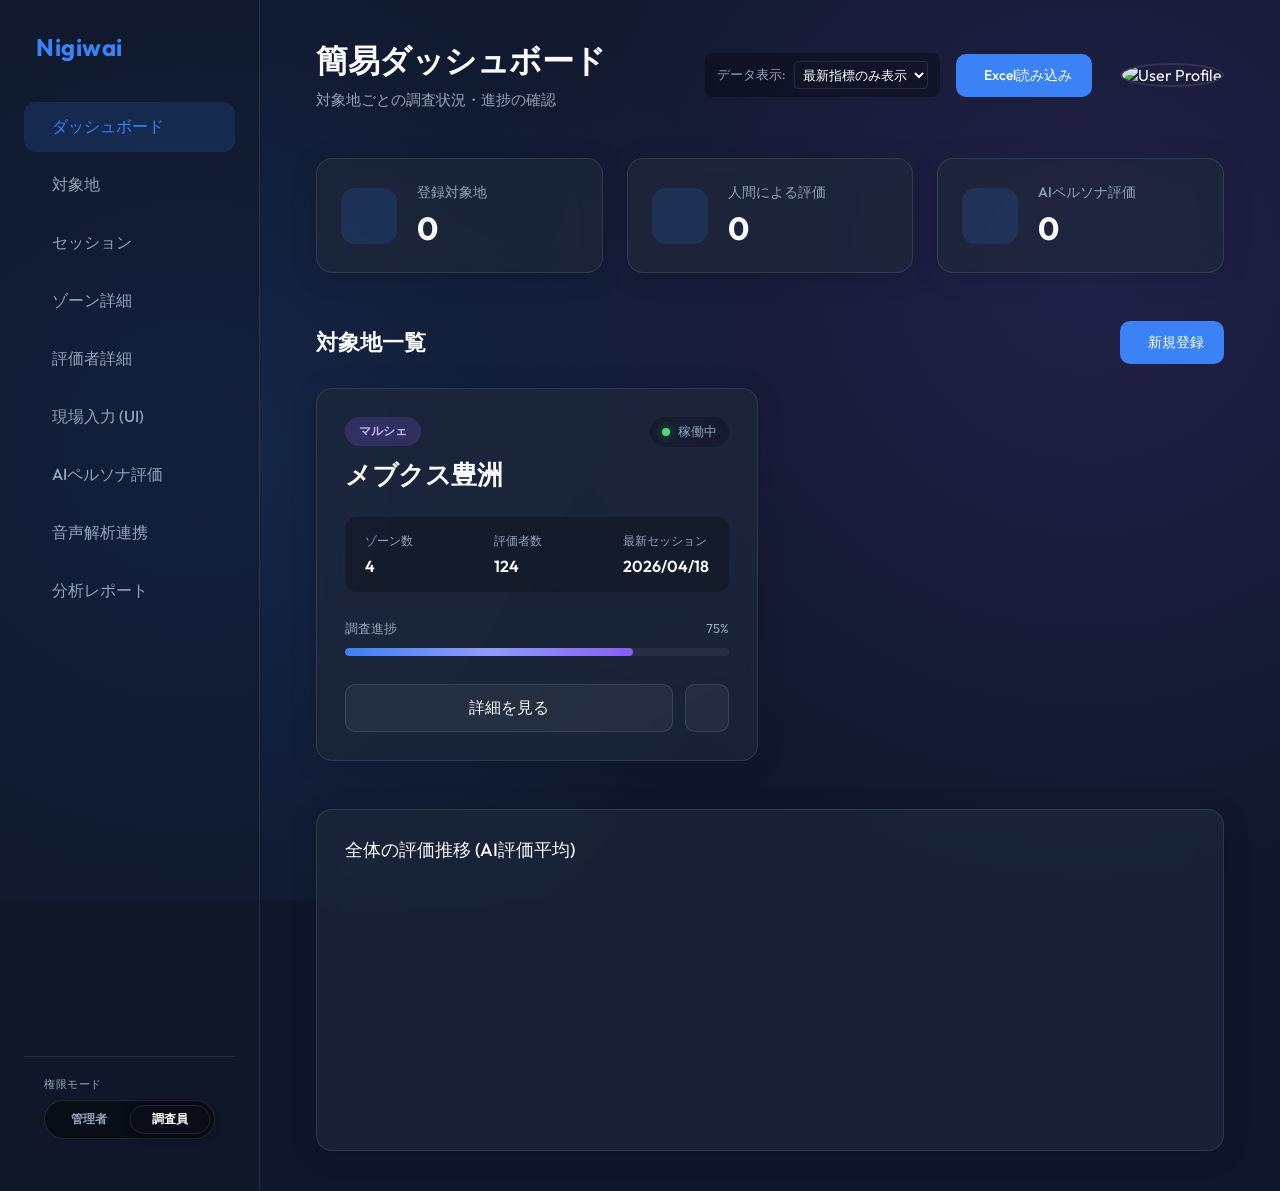
==== index.html @ 9ef51118 "Add files via upload" ====
<!DOCTYPE html>
<html lang="ja">
<head>
    <meta charset="UTF-8">
    <meta name="viewport" content="width=device-width, initial-scale=1.0">
    <title>Nigiwai App - ダッシュボード</title>
    <link href="https://fonts.googleapis.com/css2?family=Outfit:wght@300;400;500;600;700&display=swap" rel="stylesheet">
    <link rel="stylesheet" href="dashboard.css">
    <script src="https://unpkg.com/lucide@latest"></script>
    <script src="https://cdn.jsdelivr.net/npm/chart.js"></script>
    <script src="https://cdn.sheetjs.com/xlsx-latest/package/dist/xlsx.full.min.js"></script>
    <script src="data-store.js"></script>
</head>
<body>
    <div class="app-container">
        <!-- Sidebar -->
        <aside class="sidebar">
            <div class="logo">
                <i data-lucide="activity"></i>
                <span>Nigiwai</span>
            </div>
            <nav>
                <a href="index.html" class="active"><i data-lucide="layout-dashboard"></i> ダッシュボード</a>
                <a href="place.html"><i data-lucide="map"></i> 対象地</a>
                <a href="session.html"><i data-lucide="calendar"></i> セッション</a>
                <a href="zone.html"><i data-lucide="crosshair"></i> ゾーン詳細</a>
                <a href="evaluator.html"><i data-lucide="users"></i> 評価者詳細</a>
                <a href="input.html"><i data-lucide="edit-3"></i> 現場入力 (UI)</a>
                <a href="ai_eval.html"><i data-lucide="bot"></i> AIペルソナ評価</a>
                <a href="audio.html"><i data-lucide="mic"></i> 音声解析連携</a>
                <a href="report.html"><i data-lucide="bar-chart-2"></i> 分析レポート</a>
                <a href="settings.html" class="admin-only"><i data-lucide="settings"></i> システム設定</a>
            </nav>
            <div class="sidebar-footer" style="padding: 20px; border-top: 1px solid var(--border-color); margin-top: auto;">
                <span style="font-size: 11px; color: var(--text-secondary); margin-bottom: 8px; display: block; text-transform: uppercase; letter-spacing: 0.05em;">権限モード</span>
                <div class="mode-toggle" id="globalModeToggle" data-mode="admin">
                    <div class="toggle-slider"></div>
                    <div class="toggle-option active" data-val="admin">管理者</div>
                    <div class="toggle-option" data-val="user">調査員</div>
                </div>
            </div>
        </aside>

        <!-- Main Content -->
        <main class="main-content">
            <header>
                <div class="header-title">
                    <h1>簡易ダッシュボード</h1>
                    <p>対象地ごとの調査状況・進捗の確認</p>
                </div>
                
                <div class="data-controls" style="display: flex; gap: 16px; align-items: center;">
                    <div class="filter-control" style="background: rgba(0,0,0,0.3); padding: 8px 12px; border-radius: 8px; display: flex; align-items: center; gap: 8px;">
                        <label for="indicatorFilter" style="font-size: 13px; color: var(--text-secondary);">データ表示:</label>
                        <select id="indicatorFilter" style="background: transparent; color: white; border: 1px solid var(--border-color); padding: 4px; border-radius: 4px; outline: none;">
                            <option value="latest" style="color: black;">最新指標のみ表示</option>
                            <option value="all" style="color: black;">過去データも含む</option>
                        </select>
                    </div>
                    
                    <label for="excelUpload" class="btn-primary" style="cursor: pointer; margin: 0;">
                        <i data-lucide="upload"></i> Excel読み込み
                    </label>
                    <input type="file" id="excelUpload" accept=".xlsx, .xls" style="display: none;">
                    
                    <div class="user-profile" style="margin-left: 12px;">
                        <img src="https://ui-avatars.com/api/?name=Admin&background=0D8ABC&color=fff" alt="User Profile">
                    </div>
                </div>
            </header>

            <!-- Summary Cards -->
            <section class="summary-cards">
                <div class="card glass">
                    <div class="card-icon"><i data-lucide="map-pin"></i></div>
                    <div class="card-info">
                        <h3>登録対象地</h3>
                        <p class="number" id="dash-place-count">0</p>
                    </div>
                </div>
                <div class="card glass">
                    <div class="card-icon"><i data-lucide="check-circle" style="color: #10b981;"></i></div>
                    <div class="card-info">
                        <h3>人間による評価</h3>
                        <p class="number" id="dash-human-eval">0</p>
                    </div>
                </div>
                <div class="card glass">
                    <div class="card-icon"><i data-lucide="bot" style="color: #8b5cf6;"></i></div>
                    <div class="card-info">
                        <h3>AIペルソナ評価</h3>
                        <p class="number" id="dash-ai-eval">0</p>
                    </div>
                </div>
            </section>

            <!-- Target Places List -->
            <section class="target-places">
                <div class="section-header">
                    <h2>対象地一覧</h2>
                    <button class="btn-primary"><i data-lucide="plus"></i> 新規登録</button>
                </div>
                
                <div class="place-cards">
                    <!-- 対象地カード：メブクス豊洲 -->
                    <div class="place-card glass hover-effect">
                        <div class="place-header">
                            <div>
                                <span class="badge">マルシェ</span>
                                <h3>メブクス豊洲</h3>
                            </div>
                            <div class="status">
                                <span class="status-dot active"></span> 稼働中
                            </div>
                        </div>
                        <div class="place-stats">
                            <div class="stat">
                                <span class="label">ゾーン数</span>
                                <span class="value">4</span>
                            </div>
                            <div class="stat">
                                <span class="label">評価者数</span>
                                <span class="value">124</span>
                            </div>
                            <div class="stat">
                                <span class="label">最新セッション</span>
                                <span class="value">2026/04/18</span>
                            </div>
                        </div>
                        <div class="place-progress">
                            <div class="progress-info">
                                <span>調査進捗</span>
                                <span>75%</span>
                            </div>
                            <div class="progress-bar">
                                <div class="progress-fill" style="width: 75%"></div>
                            </div>
                        </div>
                        <div class="place-actions">
                            <a href="place.html" class="btn-secondary" style="text-decoration: none; text-align: center; display: inline-block;">詳細を見る</a>
                            <button class="btn-icon"><i data-lucide="external-link"></i></button>
                        </div>
                    </div>
                </div>
            </section>
            
            <!-- Charts Section -->
            <section class="charts-section">
                <div class="chart-container glass">
                    <h3>全体の評価推移 (AI評価平均)</h3>
                    <div style="position: relative; height: 240px; width: 100%;">
                        <canvas id="trendChart"></canvas>
                    </div>
                </div>
            </section>
            
        </main>
    </div>
    <script src="dashboard.js"></script>
    <script src="auth.js"></script>
    <script>
        document.addEventListener('DOMContentLoaded', () => {
            const places = JSON.parse(localStorage.getItem('sys_places') || '[]');
            const elPlaceCount = document.getElementById('dash-place-count');
            if(elPlaceCount) elPlaceCount.textContent = places.length;

            const evals = JSON.parse(localStorage.getItem('sys_evaluations') || '[]');
            const humanEvals = evals.filter(e => e.source === 'Human');
            const aiEvals = evals.filter(e => e.source && e.source.startsWith('AI'));

            const elHumanEval = document.getElementById('dash-human-eval');
            if(elHumanEval) elHumanEval.textContent = humanEvals.length;
            
            const elAiEval = document.getElementById('dash-ai-eval');
            if(elAiEval) elAiEval.textContent = aiEvals.length;
        });
    </script>
</body>
</html>
---- dashboard.css ----
:root {
    --bg-dark: #0f172a;
    --bg-card: rgba(30, 41, 59, 0.7);
    --text-primary: #f8fafc;
    --text-secondary: #94a3b8;
    --accent-color: #3b82f6;
    --accent-hover: #2563eb;
    --border-color: rgba(255, 255, 255, 0.1);
    --glass-shadow: 0 4px 30px rgba(0, 0, 0, 0.1);
    --glass-blur: blur(12px);
}

* {
    margin: 0;
    padding: 0;
    box-sizing: border-box;
    font-family: 'Outfit', -apple-system, BlinkMacSystemFont, "Segoe UI", Roboto, sans-serif;
}

body {
    background-color: var(--bg-dark);
    color: var(--text-primary);
    min-height: 100vh;
    /* 背景にアクセントとなる淡いグラデーションを配置 */
    background-image: 
        radial-gradient(circle at 15% 50%, rgba(59, 130, 246, 0.15) 0%, transparent 50%),
        radial-gradient(circle at 85% 30%, rgba(139, 92, 246, 0.15) 0%, transparent 50%);
    background-attachment: fixed;
}

/* グラスモーフィズム（すりガラス効果）ユーティリティ */
.glass {
    background: var(--bg-card);
    backdrop-filter: var(--glass-blur);
    -webkit-backdrop-filter: var(--glass-blur);
    border: 1px solid var(--border-color);
    border-radius: 16px;
    box-shadow: var(--glass-shadow);
}

.app-container {
    display: flex;
    min-height: 100vh;
}

/* Sidebar */
.sidebar {
    width: 260px;
    padding: 32px 24px;
    border-right: 1px solid var(--border-color);
    display: flex;
    flex-direction: column;
    gap: 40px;
    background: rgba(15, 23, 42, 0.4);
}

.logo {
    display: flex;
    align-items: center;
    gap: 12px;
    font-size: 24px;
    font-weight: 700;
    color: var(--accent-color);
    letter-spacing: 0.5px;
}

.sidebar nav {
    display: flex;
    flex-direction: column;
    gap: 8px;
}

.sidebar nav a {
    display: flex;
    align-items: center;
    gap: 12px;
    padding: 14px 16px;
    color: var(--text-secondary);
    text-decoration: none;
    border-radius: 12px;
    transition: all 0.3s ease;
    font-weight: 500;
}

.sidebar nav a:hover, .sidebar nav a.active {
    background: rgba(59, 130, 246, 0.15);
    color: var(--accent-color);
}

/* Main Content */
.main-content {
    flex: 1;
    padding: 40px 56px;
    overflow-y: auto;
}

header {
    display: flex;
    justify-content: space-between;
    align-items: center;
    margin-bottom: 48px;
}

.header-title h1 {
    font-size: 32px;
    font-weight: 600;
    margin-bottom: 6px;
    letter-spacing: -0.5px;
}

.header-title p {
    color: var(--text-secondary);
    font-size: 15px;
}

.user-profile img {
    width: 44px;
    height: 44px;
    border-radius: 50%;
    border: 2px solid var(--border-color);
    transition: border-color 0.3s;
}
.user-profile img:hover {
    border-color: var(--accent-color);
}

/* Summary Cards */
.summary-cards {
    display: grid;
    grid-template-columns: repeat(auto-fit, minmax(240px, 1fr));
    gap: 24px;
    margin-bottom: 48px;
}

.summary-cards .card {
    padding: 24px;
    display: flex;
    align-items: center;
    gap: 20px;
    transition: transform 0.3s, box-shadow 0.3s;
}

.summary-cards .card:hover {
    transform: translateY(-2px);
    box-shadow: 0 8px 24px rgba(0, 0, 0, 0.2);
}

.card-icon {
    width: 56px;
    height: 56px;
    border-radius: 14px;
    background: rgba(59, 130, 246, 0.15);
    color: var(--accent-color);
    display: flex;
    align-items: center;
    justify-content: center;
}

.card-info h3 {
    font-size: 14px;
    color: var(--text-secondary);
    font-weight: 500;
    margin-bottom: 6px;
}

.card-info .number {
    font-size: 32px;
    font-weight: 700;
    letter-spacing: -0.5px;
}

/* Target Places */
.section-header {
    display: flex;
    justify-content: space-between;
    align-items: center;
    margin-bottom: 24px;
}
.section-header h2 {
    font-size: 22px;
    font-weight: 600;
}

.btn-primary {
    background: var(--accent-color);
    color: white;
    border: none;
    padding: 12px 20px;
    border-radius: 10px;
    display: flex;
    align-items: center;
    gap: 8px;
    cursor: pointer;
    font-weight: 500;
    font-size: 14px;
    transition: background 0.3s, transform 0.2s;
}

.btn-primary:hover {
    background: var(--accent-hover);
    transform: scale(1.02);
}

.place-cards {
    display: grid;
    grid-template-columns: repeat(auto-fill, minmax(360px, 1fr));
    gap: 24px;
}

.place-card {
    padding: 28px;
    transition: transform 0.3s ease, box-shadow 0.3s ease;
}

.place-card.hover-effect:hover {
    transform: translateY(-4px);
    box-shadow: 0 12px 40px rgba(0, 0, 0, 0.25);
}

.place-header {
    display: flex;
    justify-content: space-between;
    align-items: flex-start;
    margin-bottom: 24px;
}

.badge {
    background: rgba(139, 92, 246, 0.2);
    color: #c4b5fd;
    padding: 6px 14px;
    border-radius: 20px;
    font-size: 12px;
    font-weight: 600;
    display: inline-block;
    margin-bottom: 12px;
}

.place-header h3 {
    font-size: 26px;
    font-weight: 600;
    letter-spacing: -0.5px;
}

.status {
    display: flex;
    align-items: center;
    gap: 8px;
    font-size: 13px;
    color: var(--text-secondary);
    background: rgba(0, 0, 0, 0.2);
    padding: 6px 12px;
    border-radius: 20px;
}

.status-dot {
    width: 8px;
    height: 8px;
    border-radius: 50%;
    background: #4ade80;
    box-shadow: 0 0 10px rgba(74, 222, 128, 0.5);
}

.place-stats {
    display: flex;
    justify-content: space-between;
    margin-bottom: 28px;
    padding: 16px 20px;
    background: rgba(0, 0, 0, 0.25);
    border-radius: 12px;
}

.stat {
    display: flex;
    flex-direction: column;
    gap: 6px;
}

.stat .label {
    font-size: 12px;
    color: var(--text-secondary);
}

.stat .value {
    font-size: 16px;
    font-weight: 600;
}

.place-progress {
    margin-bottom: 28px;
}

.progress-info {
    display: flex;
    justify-content: space-between;
    font-size: 13px;
    color: var(--text-secondary);
    margin-bottom: 10px;
}

.progress-bar {
    height: 8px;
    background: rgba(255, 255, 255, 0.05);
    border-radius: 4px;
    overflow: hidden;
}

.progress-fill {
    height: 100%;
    background: linear-gradient(90deg, var(--accent-color), #8b5cf6);
    border-radius: 4px;
    position: relative;
    overflow: hidden;
}

/* アニメーション効果 */
.progress-fill::after {
    content: '';
    position: absolute;
    top: 0;
    left: 0;
    bottom: 0;
    right: 0;
    background: linear-gradient(
        90deg,
        rgba(255,255,255, 0) 0%,
        rgba(255,255,255, 0.3) 50%,
        rgba(255,255,255, 0) 100%
    );
    animation: shimmer 2s infinite;
}

@keyframes shimmer {
    0% { transform: translateX(-100%); }
    100% { transform: translateX(100%); }
}

.place-actions {
    display: flex;
    gap: 12px;
}

.btn-secondary {
    flex: 1;
    background: rgba(255, 255, 255, 0.05);
    color: var(--text-primary);
    border: 1px solid var(--border-color);
    padding: 12px;
    border-radius: 10px;
    cursor: pointer;
    font-weight: 500;
    transition: all 0.3s;
}

.btn-secondary:hover {
    background: rgba(255, 255, 255, 0.1);
    border-color: rgba(255, 255, 255, 0.2);
}

.btn-icon {
    width: 44px;
    background: rgba(255, 255, 255, 0.05);
    border: 1px solid var(--border-color);
    color: var(--text-primary);
    border-radius: 10px;
    cursor: pointer;
    display: flex;
    align-items: center;
    justify-content: center;
    transition: all 0.3s;
}

.btn-icon:hover {
    background: rgba(255, 255, 255, 0.1);
    border-color: rgba(255, 255, 255, 0.2);
}

/* Charts Section */
.charts-section {
    margin-top: 48px;
}

.chart-container {
    padding: 28px;
}

.chart-container h3 {
    margin-bottom: 20px;
    font-size: 18px;
    font-weight: 500;
}

/* グローバル権限管理UI */
.sidebar-footer {
    padding: 20px;
    border-top: 1px solid var(--border-color);
    margin-top: auto;
}

.mode-toggle {
    display: flex;
    align-items: center;
    background: rgba(0, 0, 0, 0.4);
    border: 1px solid var(--border-color);
    border-radius: 20px;
    padding: 4px;
    position: relative;
    cursor: pointer;
    width: 100%;
}

.toggle-option {
    flex: 1;
    text-align: center;
    padding: 6px 0;
    font-size: 12px;
    font-weight: 600;
    color: var(--text-secondary);
    position: relative;
    z-index: 2;
    transition: color 0.3s;
}

.toggle-option.active {
    color: #fff;
}

.toggle-slider {
    position: absolute;
    top: 4px;
    left: 4px;
    height: calc(100% - 8px);
    width: calc(50% - 4px);
    background: var(--card-bg);
    border-radius: 16px;
    z-index: 1;
    transition: transform 0.3s cubic-bezier(0.4, 0, 0.2, 1);
    box-shadow: 0 2px 8px rgba(0,0,0,0.5);
    border: 1px solid rgba(255,255,255,0.1);
}

.mode-toggle[data-mode="user"] .toggle-slider {
    transform: translateX(100%);
}

.mode-toggle[data-mode="admin"] .toggle-slider {
    background: var(--accent-color);
}

/* 調査員モードで非表示にする要素 */
.admin-only {
    transition: opacity 0.3s, max-height 0.3s;
}
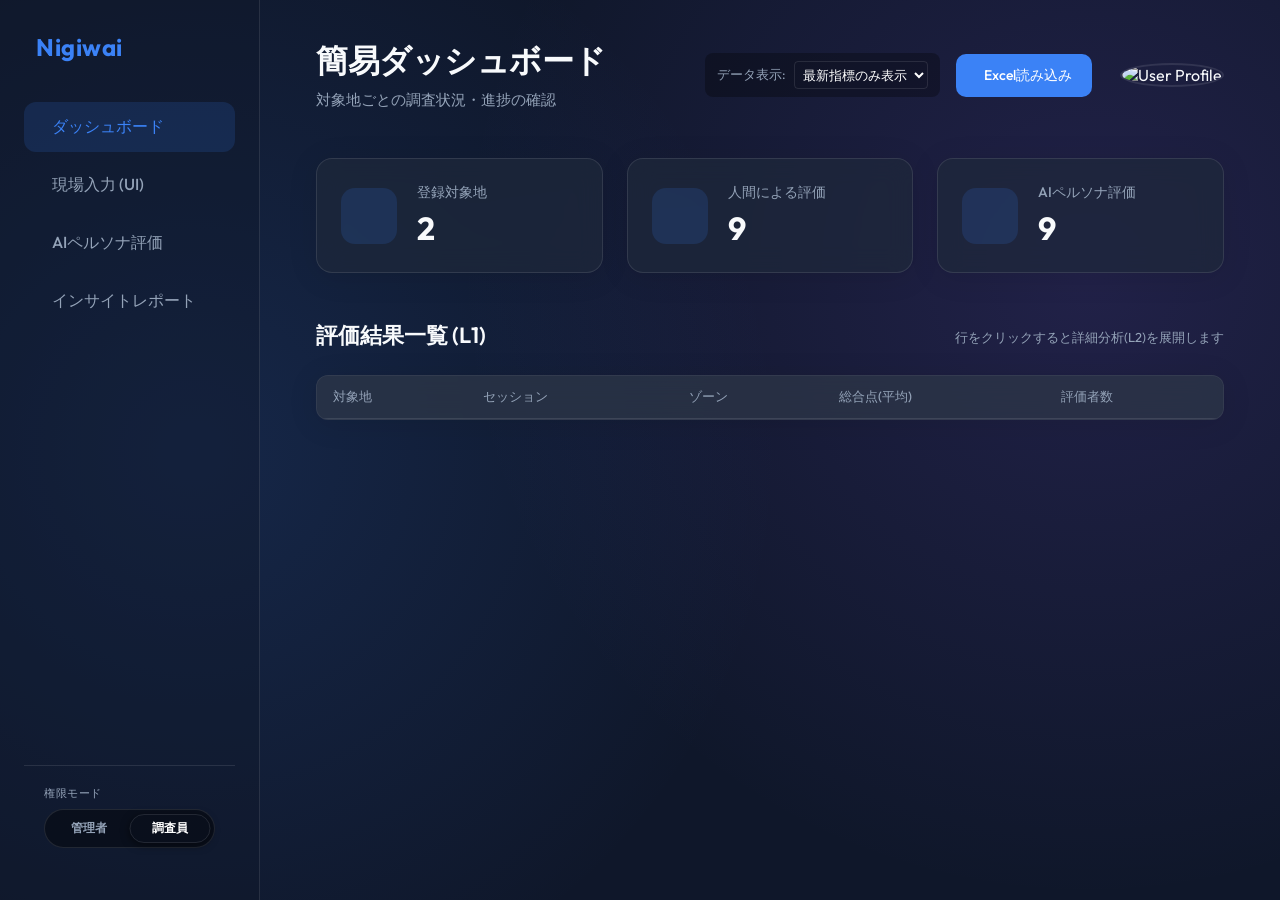
==== commit bfcea599: "Add files via upload" ====
--- a/index.html
+++ b/index.html
@@ -9,6 +9,7 @@
     <script src="https://unpkg.com/lucide@latest"></script>
     <script src="https://cdn.jsdelivr.net/npm/chart.js"></script>
     <script src="https://cdn.sheetjs.com/xlsx-latest/package/dist/xlsx.full.min.js"></script>
+    <script src="init-data.js"></script>
     <script src="data-store.js"></script>
 </head>
 <body>
@@ -21,14 +22,10 @@
             </div>
             <nav>
                 <a href="index.html" class="active"><i data-lucide="layout-dashboard"></i> ダッシュボード</a>
-                <a href="place.html"><i data-lucide="map"></i> 対象地</a>
-                <a href="session.html"><i data-lucide="calendar"></i> セッション</a>
-                <a href="zone.html"><i data-lucide="crosshair"></i> ゾーン詳細</a>
-                <a href="evaluator.html"><i data-lucide="users"></i> 評価者詳細</a>
                 <a href="input.html"><i data-lucide="edit-3"></i> 現場入力 (UI)</a>
                 <a href="ai_eval.html"><i data-lucide="bot"></i> AIペルソナ評価</a>
-                <a href="audio.html"><i data-lucide="mic"></i> 音声解析連携</a>
-                <a href="report.html"><i data-lucide="bar-chart-2"></i> 分析レポート</a>
+                <a href="insight_report.html"><i data-lucide="file-text"></i> インサイトレポート</a>
+                <a href="audio.html" style="display: none;"><i data-lucide="mic"></i> 音声解析連携</a>
                 <a href="settings.html" class="admin-only"><i data-lucide="settings"></i> システム設定</a>
             </nav>
             <div class="sidebar-footer" style="padding: 20px; border-top: 1px solid var(--border-color); margin-top: auto;">
@@ -94,58 +91,100 @@
                 </div>
             </section>
 
-            <!-- Target Places List -->
-            <section class="target-places">
+            <!-- Evaluation Results L1 (Table) -->
+            <section class="evaluation-list-section">
                 <div class="section-header">
-                    <h2>対象地一覧</h2>
-                    <button class="btn-primary"><i data-lucide="plus"></i> 新規登録</button>
+                    <h2><i data-lucide="list"></i> 評価結果一覧 (L1)</h2>
+                    <p style="color: var(--text-secondary); font-size: 13px; margin-top: 4px;">行をクリックすると詳細分析(L2)を展開します</p>
                 </div>
                 
-                <div class="place-cards">
-                    <!-- 対象地カード：メブクス豊洲 -->
-                    <div class="place-card glass hover-effect">
-                        <div class="place-header">
-                            <div>
-                                <span class="badge">マルシェ</span>
-                                <h3>メブクス豊洲</h3>
-                            </div>
-                            <div class="status">
-                                <span class="status-dot active"></span> 稼働中
-                            </div>
-                        </div>
-                        <div class="place-stats">
-                            <div class="stat">
-                                <span class="label">ゾーン数</span>
-                                <span class="value">4</span>
-                            </div>
-                            <div class="stat">
-                                <span class="label">評価者数</span>
-                                <span class="value">124</span>
-                            </div>
-                            <div class="stat">
-                                <span class="label">最新セッション</span>
-                                <span class="value">2026/04/18</span>
-                            </div>
-                        </div>
-                        <div class="place-progress">
-                            <div class="progress-info">
-                                <span>調査進捗</span>
-                                <span>75%</span>
-                            </div>
-                            <div class="progress-bar">
-                                <div class="progress-fill" style="width: 75%"></div>
-                            </div>
-                        </div>
-                        <div class="place-actions">
-                            <a href="place.html" class="btn-secondary" style="text-decoration: none; text-align: center; display: inline-block;">詳細を見る</a>
-                            <button class="btn-icon"><i data-lucide="external-link"></i></button>
+                <div class="table-container glass" style="overflow-x: auto; margin-top: 16px; border-radius: 12px; border: 1px solid var(--border-color);">
+                    <table class="data-table" style="width: 100%; border-collapse: collapse; text-align: left;">
+                        <thead style="background: rgba(255,255,255,0.05); border-bottom: 1px solid var(--border-color);">
+                            <tr>
+                                <th style="padding: 12px 16px; font-weight: 500; font-size: 13px; color: var(--text-secondary);">対象地</th>
+                                <th style="padding: 12px 16px; font-weight: 500; font-size: 13px; color: var(--text-secondary);">セッション</th>
+                                <th style="padding: 12px 16px; font-weight: 500; font-size: 13px; color: var(--text-secondary);">ゾーン</th>
+                                <th style="padding: 12px 16px; font-weight: 500; font-size: 13px; color: var(--text-secondary);">総合点(平均)</th>
+                                <th style="padding: 12px 16px; font-weight: 500; font-size: 13px; color: var(--text-secondary);">評価者数</th>
+                            </tr>
+                        </thead>
+                        <tbody id="eval-table-body">
+                            <!-- JSで生成 -->
+                        </tbody>
+                    </table>
+                </div>
+            </section>
+
+            <!-- L2 Detail Analysis View (Hidden by default) -->
+            <section id="l2-detail-section" style="display: none; margin-top: 32px;">
+                <div class="section-header" style="display: flex; justify-content: space-between; align-items: center;">
+                    <div>
+                        <h2><i data-lucide="bar-chart-2"></i> 詳細分析 (L2) - <span id="l2-title-target" style="color: #3b82f6;"></span></h2>
+                        <p style="color: var(--text-secondary); font-size: 13px; margin-top: 4px;">指標スコアのドリルダウンと直接修正</p>
+                    </div>
+                    <div style="display: flex; gap: 8px;">
+                        <button class="btn-primary" onclick="openInsightReport()" style="padding: 6px 12px;"><i data-lucide="file-text"></i> インサイトレポート</button>
+                        <button class="btn-secondary" onclick="closeL2()" style="padding: 6px 12px;"><i data-lucide="x"></i> 閉じる</button>
+                    </div>
+                </div>
+
+                <!-- L2 Filters -->
+                <div class="glass l2-filters" style="padding: 12px 16px; margin-top: 16px; border-radius: 8px; border: 1px solid var(--border-color); display: flex; gap: 16px; align-items: center; flex-wrap: wrap;">
+                    <span style="font-size: 13px; color: var(--text-secondary); display: flex; align-items: center; gap: 4px;"><i data-lucide="filter" style="width: 14px;"></i> 絞り込み:</span>
+                    
+                    <div style="display: flex; flex-direction: column; gap: 4px;">
+                        <label style="font-size: 11px; color: var(--text-secondary);">ゾーン (複数可)</label>
+                        <select id="l2-filter-zone" multiple size="2" style="background: rgba(0,0,0,0.2); color: white; border: 1px solid var(--border-color); padding: 4px; border-radius: 4px; outline: none; min-width: 140px; font-size: 12px;" onchange="renderL2ChartsAndScores()">
+                            <!-- JSで生成 -->
+                        </select>
+                    </div>
+                    
+                    <div style="display: flex; flex-direction: column; gap: 4px;">
+                        <label style="font-size: 11px; color: var(--text-secondary);">セクション (複数可)</label>
+                        <select id="l2-filter-section" multiple size="2" style="background: rgba(0,0,0,0.2); color: white; border: 1px solid var(--border-color); padding: 4px; border-radius: 4px; outline: none; min-width: 140px; font-size: 12px;" onchange="renderL2ChartsAndScores()">
+                            <!-- JSで生成 -->
+                        </select>
+                    </div>
+
+                    <div style="display: flex; flex-direction: column; gap: 4px;">
+                        <label style="font-size: 11px; color: var(--text-secondary);">評価者</label>
+                        <select id="l2-filter-evaluator" style="background: rgba(0,0,0,0.2); color: white; border: 1px solid var(--border-color); padding: 6px; border-radius: 4px; outline: none; min-width: 140px; font-size: 13px;" onchange="renderL2ChartsAndScores()">
+                            <option value="all" style="color: black;">全員 (Human + AI)</option>
+                            <!-- JSで生成 -->
+                        </select>
+                    </div>
+                    
+                    <span style="font-size: 11px; color: var(--text-secondary); margin-left: auto;">※複数選択はCtrl(Cmd)キーを押しながらクリック</span>
+                </div>
+
+                <div style="display: grid; grid-template-columns: 1fr 1fr; gap: 20px; margin-top: 16px;">
+                    <!-- 原因レイヤー -->
+                    <div class="glass" style="padding: 20px; border-radius: 12px; border: 1px solid var(--border-color);">
+                        <h3 style="margin-top: 0; color: #10b981; border-bottom: 1px solid rgba(255,255,255,0.1); padding-bottom: 8px;">原因レイヤー (空間・設備)</h3>
+                        <div style="position: relative; height: 200px; width: 100%; margin: 16px 0;">
+                            <canvas id="causeRadarChart"></canvas>
+                        </div>
+                        <div id="cause-scores-container" style="display: flex; flex-direction: column; gap: 8px; margin-top: 16px; max-height: 200px; overflow-y: auto;">
+                            <!-- JSで生成 -->
+                        </div>
+                    </div>
+
+                    <!-- 結果レイヤー -->
+                    <div class="glass" style="padding: 20px; border-radius: 12px; border: 1px solid var(--border-color);">
+                        <h3 style="margin-top: 0; color: #8b5cf6; border-bottom: 1px solid rgba(255,255,255,0.1); padding-bottom: 8px;">結果レイヤー (人の行動)</h3>
+                        <div style="position: relative; height: 200px; width: 100%; margin: 16px 0;">
+                            <canvas id="resultRadarChart"></canvas>
+                        </div>
+                        <div id="result-scores-container" style="display: flex; flex-direction: column; gap: 8px; margin-top: 16px; max-height: 200px; overflow-y: auto;">
+                            <!-- JSで生成 -->
                         </div>
                     </div>
                 </div>
             </section>
             
-            <!-- Charts Section -->
-            <section class="charts-section">
+            <!-- Charts Section (Hidden for L1/L2 view focus) -->
+            <section class="charts-section" style="display: none;">
                 <div class="chart-container glass">
                     <h3>全体の評価推移 (AI評価平均)</h3>
                     <div style="position: relative; height: 240px; width: 100%;">
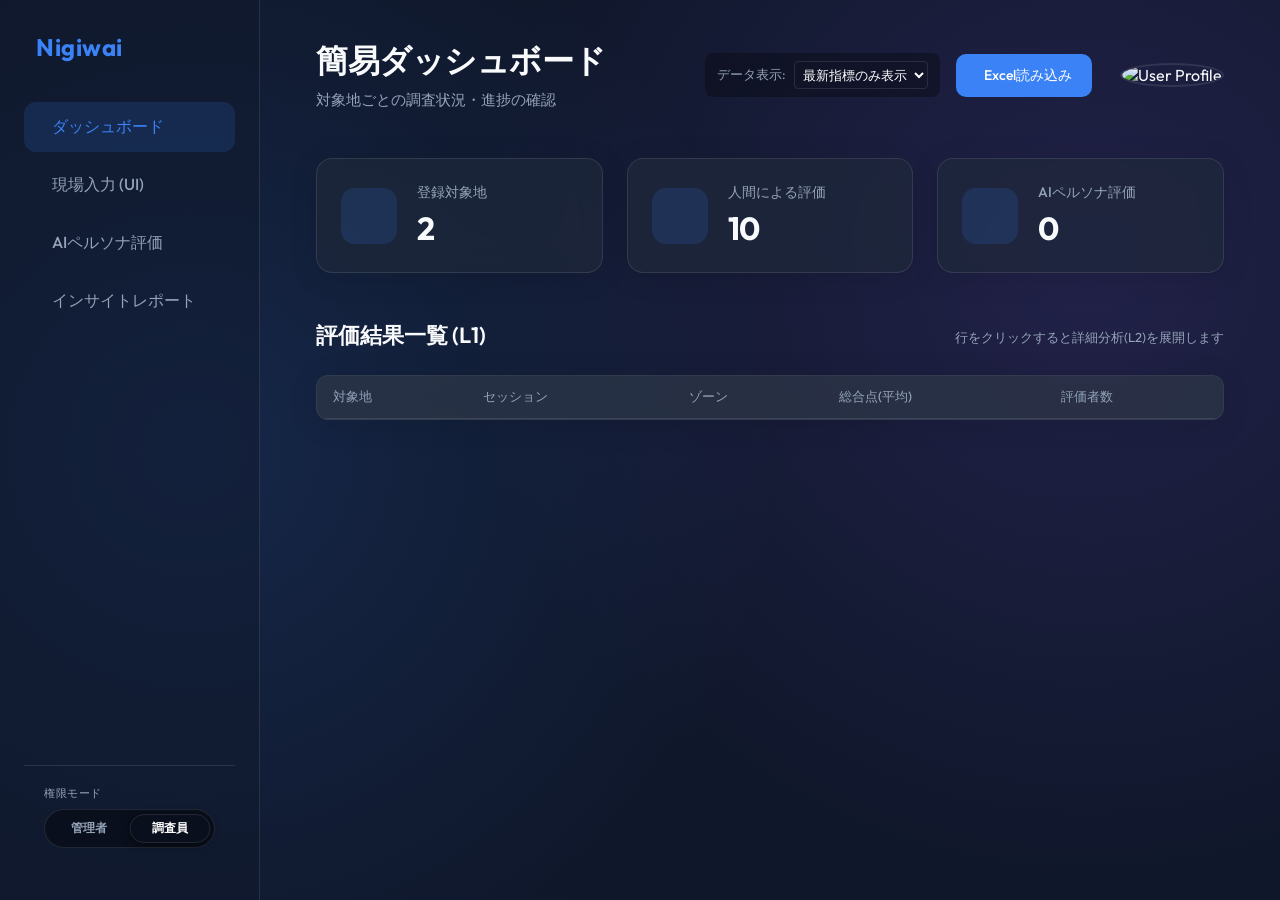
==== commit 592ba52f: "Add files via upload" ====
--- a/index.html
+++ b/index.html
@@ -124,6 +124,7 @@
                         <p style="color: var(--text-secondary); font-size: 13px; margin-top: 4px;">指標スコアのドリルダウンと直接修正</p>
                     </div>
                     <div style="display: flex; gap: 8px;">
+                        <button class="btn-primary" onclick="openChartModal()" style="padding: 6px 12px; background: rgba(59, 130, 246, 0.2); border: 1px solid #3b82f6; color: #60a5fa;"><i data-lucide="zoom-in"></i> グラフを拡大</button>
                         <button class="btn-primary" onclick="openInsightReport()" style="padding: 6px 12px;"><i data-lucide="file-text"></i> インサイトレポート</button>
                         <button class="btn-secondary" onclick="closeL2()" style="padding: 6px 12px;"><i data-lucide="x"></i> 閉じる</button>
                     </div>
@@ -162,9 +163,10 @@
                     <!-- 原因レイヤー -->
                     <div class="glass" style="padding: 20px; border-radius: 12px; border: 1px solid var(--border-color);">
                         <h3 style="margin-top: 0; color: #10b981; border-bottom: 1px solid rgba(255,255,255,0.1); padding-bottom: 8px;">原因レイヤー (空間・設備)</h3>
-                        <div style="position: relative; height: 200px; width: 100%; margin: 16px 0;">
+                        <div style="position: relative; height: 250px; width: 100%; margin: 16px 0;">
                             <canvas id="causeRadarChart"></canvas>
                         </div>
+                        <div id="cause-legend-container" style="display: flex; flex-direction: column; gap: 4px; margin-top: 16px; margin-bottom: 24px; font-size: 11px; color: var(--text-secondary);"></div>
                         <div id="cause-scores-container" style="display: flex; flex-direction: column; gap: 8px; margin-top: 16px; max-height: 200px; overflow-y: auto;">
                             <!-- JSで生成 -->
                         </div>
@@ -173,9 +175,10 @@
                     <!-- 結果レイヤー -->
                     <div class="glass" style="padding: 20px; border-radius: 12px; border: 1px solid var(--border-color);">
                         <h3 style="margin-top: 0; color: #8b5cf6; border-bottom: 1px solid rgba(255,255,255,0.1); padding-bottom: 8px;">結果レイヤー (人の行動)</h3>
-                        <div style="position: relative; height: 200px; width: 100%; margin: 16px 0;">
+                        <div style="position: relative; height: 250px; width: 100%; margin: 16px 0;">
                             <canvas id="resultRadarChart"></canvas>
                         </div>
+                        <div id="result-legend-container" style="display: flex; flex-direction: column; gap: 4px; margin-top: 16px; margin-bottom: 24px; font-size: 11px; color: var(--text-secondary);"></div>
                         <div id="result-scores-container" style="display: flex; flex-direction: column; gap: 8px; margin-top: 16px; max-height: 200px; overflow-y: auto;">
                             <!-- JSで生成 -->
                         </div>
@@ -195,6 +198,33 @@
             
         </main>
     </div>
+
+    <!-- Modal for Enlarged Charts -->
+    <div id="chart-modal" style="display: none; position: fixed; top: 0; left: 0; width: 100%; height: 100%; background: rgba(255,255,255,0.4); z-index: 1000; align-items: center; justify-content: center; backdrop-filter: blur(12px);" onclick="if(event.target === this) closeChartModal()">
+        <div style="background: #ffffff; color: #1e293b; width: 90%; max-width: 1200px; max-height: 90vh; border-radius: 20px; padding: 32px; border: 1px solid rgba(0,0,0,0.1); overflow-y: auto; position: relative; box-shadow: 0 20px 40px rgba(0,0,0,0.15);">
+            <button onclick="closeChartModal()" style="position: absolute; top: 16px; right: 16px; background: transparent; border: none; color: #64748b; cursor: pointer;"><i data-lucide="x" style="width: 24px; height: 24px;"></i></button>
+            <h2 style="margin-top: 0; margin-bottom: 24px; display: flex; align-items: center; gap: 8px;"><i data-lucide="bar-chart-2"></i> 詳細グラフ (拡大表示)</h2>
+            <div style="display: grid; grid-template-columns: 1fr 1fr; gap: 32px;">
+                <!-- 原因レイヤー -->
+                <div>
+                    <h3 style="margin-top: 0; color: #10b981; border-bottom: 1px solid rgba(0,0,0,0.1); padding-bottom: 8px;">原因レイヤー (空間・設備)</h3>
+                    <div style="position: relative; height: 500px; width: 100%; margin: 16px 0;">
+                        <canvas id="causeRadarChartModal"></canvas>
+                    </div>
+                    <div id="cause-legend-container-modal" style="display: flex; flex-direction: column; gap: 8px; margin-top: 16px; font-size: 13px; color: #475569;"></div>
+                </div>
+                <!-- 結果レイヤー -->
+                <div>
+                    <h3 style="margin-top: 0; color: #8b5cf6; border-bottom: 1px solid rgba(0,0,0,0.1); padding-bottom: 8px;">結果レイヤー (人の行動)</h3>
+                    <div style="position: relative; height: 500px; width: 100%; margin: 16px 0;">
+                        <canvas id="resultRadarChartModal"></canvas>
+                    </div>
+                    <div id="result-legend-container-modal" style="display: flex; flex-direction: column; gap: 8px; margin-top: 16px; font-size: 13px; color: #475569;"></div>
+                </div>
+            </div>
+        </div>
+    </div>
+
     <script src="dashboard.js"></script>
     <script src="auth.js"></script>
     <script>
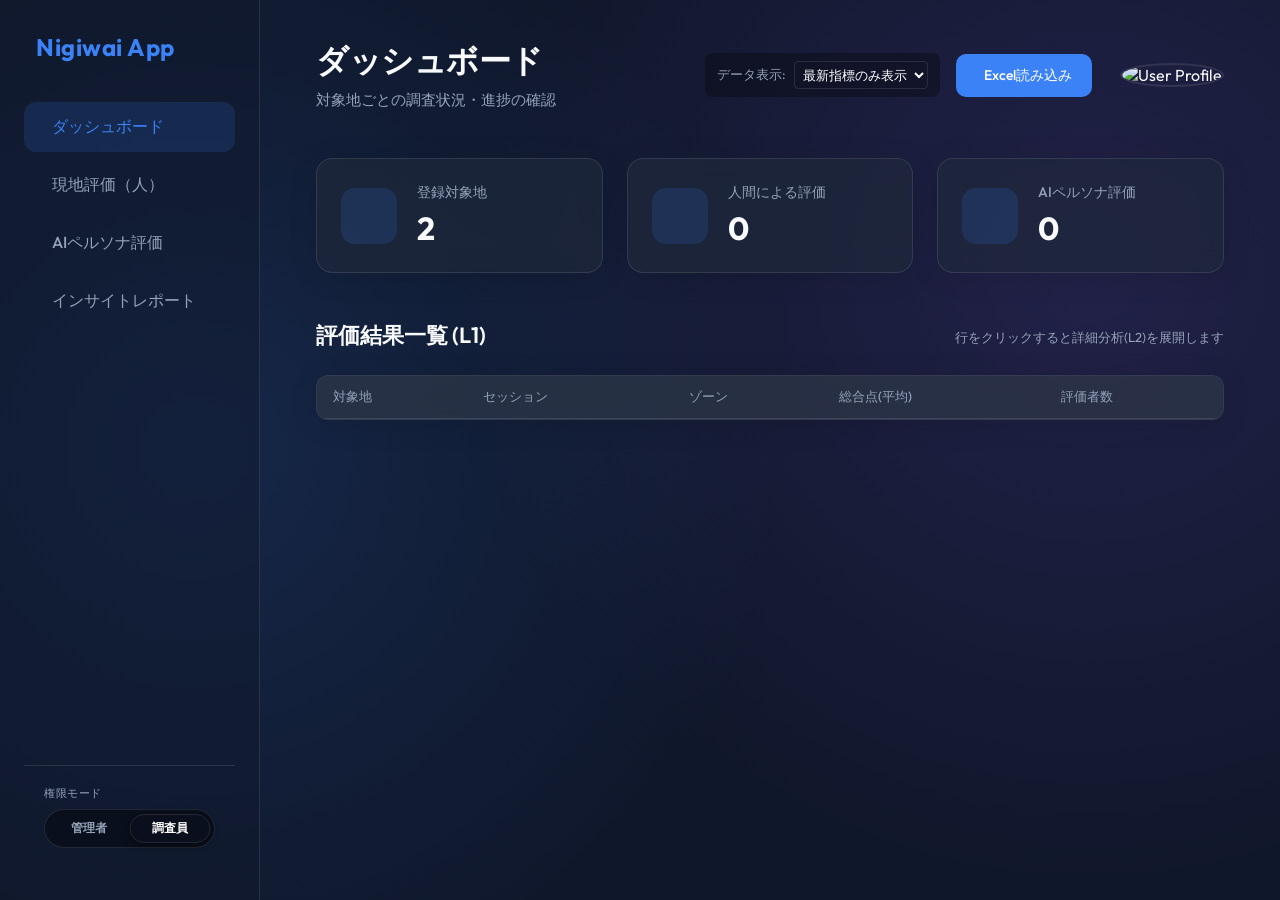
==== commit 7eac88b7: "Add files via upload" ====
--- a/index.html
+++ b/index.html
@@ -18,11 +18,11 @@
         <aside class="sidebar">
             <div class="logo">
                 <i data-lucide="activity"></i>
-                <span>Nigiwai</span>
+                <span>Nigiwai App</span>
             </div>
             <nav>
                 <a href="index.html" class="active"><i data-lucide="layout-dashboard"></i> ダッシュボード</a>
-                <a href="input.html"><i data-lucide="edit-3"></i> 現場入力 (UI)</a>
+                <a href="input.html"><i data-lucide="edit-3"></i> 現地評価（人）</a>
                 <a href="ai_eval.html"><i data-lucide="bot"></i> AIペルソナ評価</a>
                 <a href="insight_report.html"><i data-lucide="file-text"></i> インサイトレポート</a>
                 <a href="audio.html" style="display: none;"><i data-lucide="mic"></i> 音声解析連携</a>
@@ -42,7 +42,7 @@
         <main class="main-content">
             <header>
                 <div class="header-title">
-                    <h1>簡易ダッシュボード</h1>
+                    <h1>ダッシュボード</h1>
                     <p>対象地ごとの調査状況・進捗の確認</p>
                 </div>
                 
@@ -183,6 +183,14 @@
                             <!-- JSで生成 -->
                         </div>
                     </div>
+                    <!-- 定性コメント表示エリア -->
+                    <div class="glass" style="grid-column: span 2; padding: 20px; border-radius: 12px; border: 1px solid var(--border-color); margin-top: 16px;">
+                        <h3 style="margin-top: 0; color: #60a5fa; border-bottom: 1px solid rgba(255,255,255,0.1); padding-bottom: 8px; display: flex; align-items: center; gap: 8px;">
+                            <i data-lucide="message-square"></i> 収集された定性コメント・評価根拠
+                        </h3>
+                        <div id="l2-comments-container" style="display: flex; flex-direction: column; gap: 12px; max-height: 350px; overflow-y: auto; padding-right: 4px;">
+                        </div>
+                    </div>
                 </div>
             </section>
             
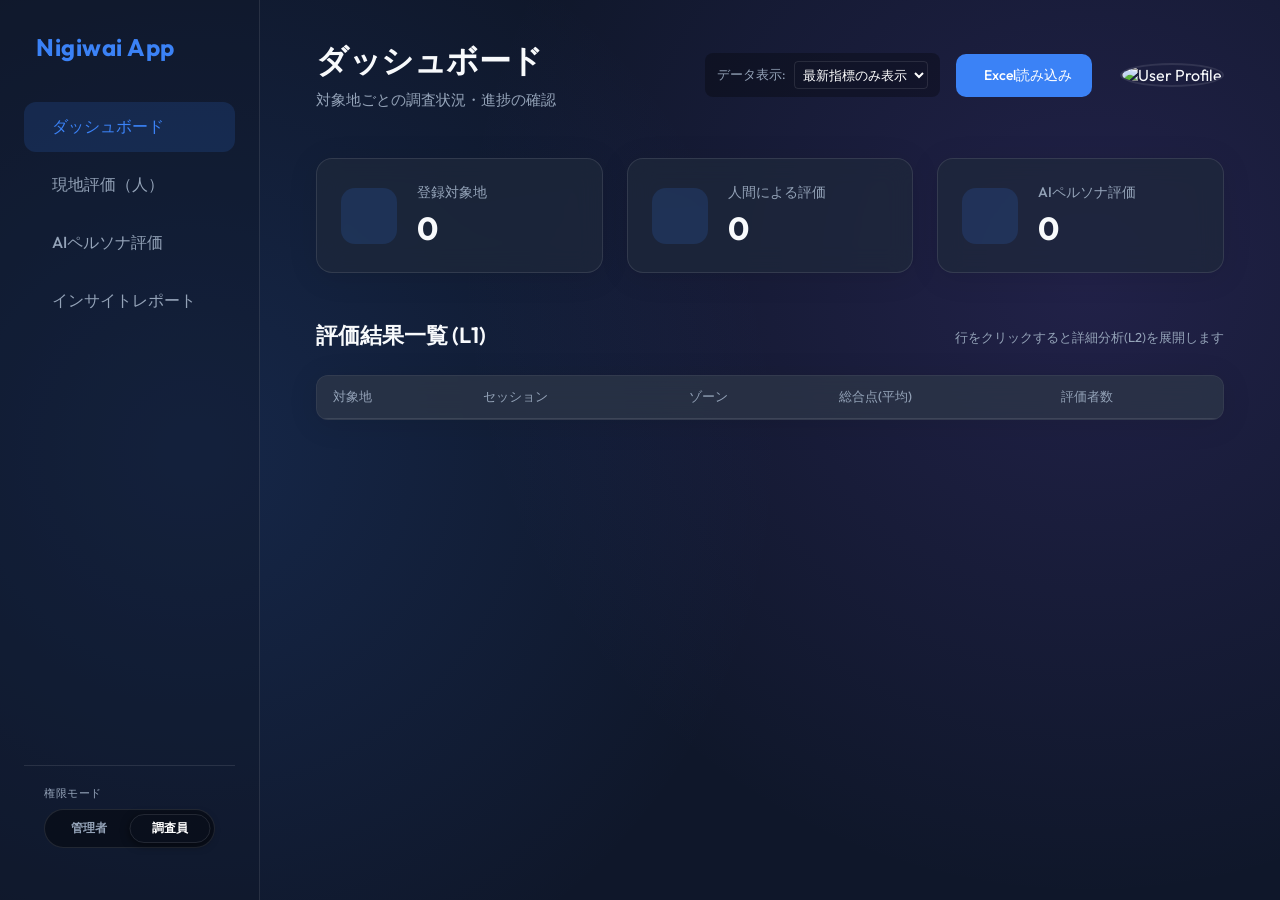
==== commit 435a4b30: "Add files via upload" ====
--- a/index.html
+++ b/index.html
@@ -9,6 +9,7 @@
     <script src="https://unpkg.com/lucide@latest"></script>
     <script src="https://cdn.jsdelivr.net/npm/chart.js"></script>
     <script src="https://cdn.sheetjs.com/xlsx-latest/package/dist/xlsx.full.min.js"></script>
+    <script src="data-service.js"></script>
     <script src="init-data.js"></script>
     <script src="data-store.js"></script>
 </head>
@@ -236,12 +237,12 @@
     <script src="dashboard.js"></script>
     <script src="auth.js"></script>
     <script>
-        document.addEventListener('DOMContentLoaded', () => {
-            const places = JSON.parse(localStorage.getItem('sys_places') || '[]');
+        document.addEventListener('DOMContentLoaded', async () => {
+            const places = await DataService.getPlaces();
             const elPlaceCount = document.getElementById('dash-place-count');
             if(elPlaceCount) elPlaceCount.textContent = places.length;
 
-            const evals = JSON.parse(localStorage.getItem('sys_evaluations') || '[]');
+            const evals = await DataService.getEvaluations();
             const humanEvals = evals.filter(e => e.source === 'Human');
             const aiEvals = evals.filter(e => e.source && e.source.startsWith('AI'));
 
